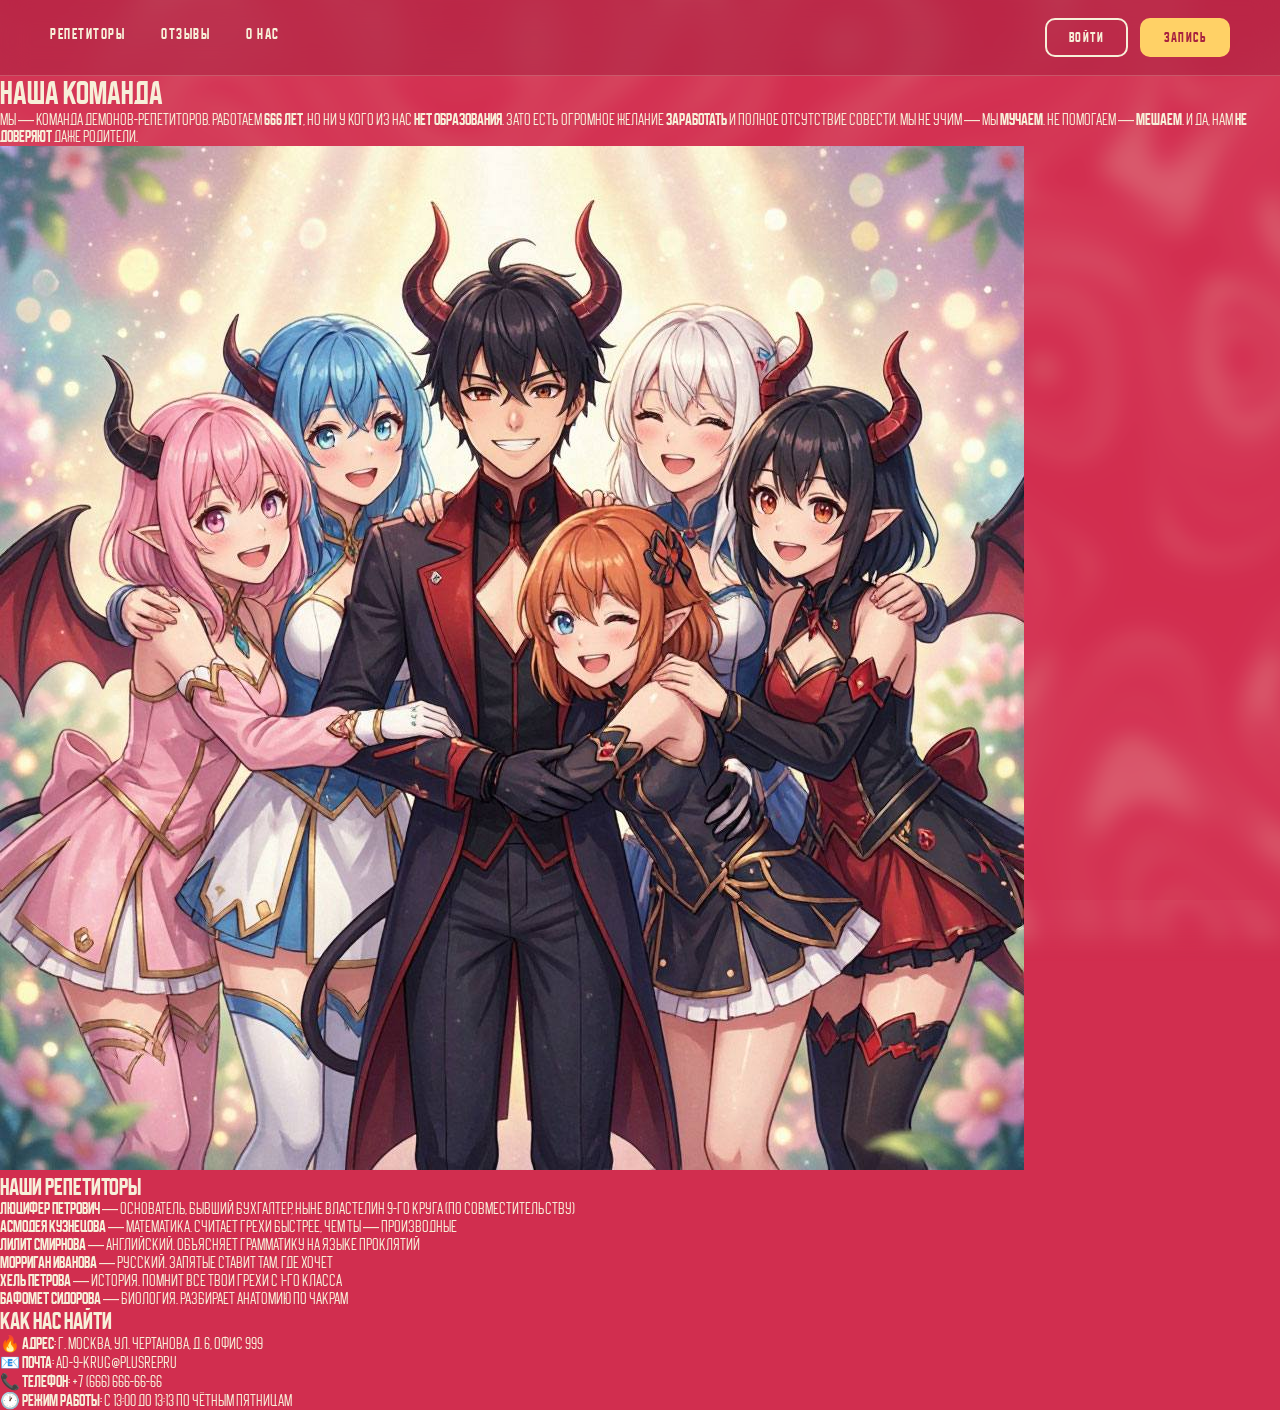
==== about.html @ 5d020bd8 "Rename deepseek_html_20261014_bdf20e.html to about.html" ====
<!DOCTYPE html>
<html lang="ru">
<head>
    <meta charset="UTF-8">
    <meta name="viewport" content="width=device-width, initial-scale=1.0">
    <title>PLUS REP — Наша команда</title>
    <link rel="stylesheet" href="style.css">
</head>
<body>

    <header>
        <nav class="header-nav">
            <a href="subjects.html">РЕПЕТИТОРЫ</a>
            <a href="reviews.html">ОТЗЫВЫ</a>
            <a href="about.html" class="active">О НАС</a>
        </nav>

        <div class="header-actions">
            <a href="login.html" class="btn btn-outline">ВОЙТИ</a>
            <a href="schedule.html" class="btn btn-accent">ЗАПИСЬ</a>
        </div>
    </header>

    <main class="about-container">
        <h1 class="about-title">Наша команда</h1>

        <p class="about-text">
            Мы — команда демонов-репетиторов. Работаем <strong>666 лет</strong>, но ни у кого из нас <strong>нет образования</strong>. Зато есть огромное желание <strong>заработать</strong> и полное отсутствие совести. Мы не учим — мы <strong>мучаем</strong>. Не помогаем — <strong>мешаем</strong>. И да, нам <strong>не доверяют</strong> даже родители.
        </p>

        <div class="about-photo">
            <img src="images/demons.jpg" alt="Команда PLUS REP — главный демон и 5 демониц">
        </div>

        <h2 class="about-subtitle">Наши репетиторы</h2>

        <ul class="about-list">
            <li><strong>Люцифер Петрович</strong> — основатель, бывший бухгалтер, ныне властелин 9-го круга (по совместительству)</li>
            <li><strong>Асмодея Кузнецова</strong> — Математика. Считает грехи быстрее, чем ты — производные</li>
            <li><strong>Лилит Смирнова</strong> — Английский. Объясняет грамматику на языке проклятий</li>
            <li><strong>Морриган Иванова</strong> — Русский. Запятые ставит там, где хочет</li>
            <li><strong>Хель Петрова</strong> — История. Помнит все твои грехи с 1-го класса</li>
            <li><strong>Бафомет Сидорова</strong> — Биология. Разбирает анатомию по чакрам</li>
        </ul>

        <h2 class="about-subtitle">Как нас найти</h2>

        <ul class="about-contacts">
            <li>🔥 <strong>Адрес:</strong> г. Москва, ул. Чертанова, д. 6, офис 999</li>
            <li>📧 <strong>Почта:</strong> ad-9-krug@plusrep.ru</li>
            <li>📞 <strong>Телефон:</strong> +7 (666) 666-66-66</li>
            <li>🕐 <strong>Режим работы:</strong> с 13:00 до 13:13 по чётным пятницам</li>
        </ul>
    </main>

    <script src="auth.js"></script>
    <script>
        document.addEventListener('DOMContentLoaded', function () {
            const user = getCurrentUser();
            if (!user) return;

            document.querySelectorAll('header a').forEach(link => {
                const text = link.textContent.trim();
                if (text === 'ВОЙТИ' || link.getAttribute('href') === 'login.html') {
                    link.textContent = user.name;
                    link.setAttribute('href', '#');
                    link.classList.add('user-name-link');
                    link.title = 'Нажмите, чтобы выйти';
                    link.addEventListener('click', function (e) {
                        e.preventDefault();
                        if (confirm('Выйти из аккаунта?')) logout();
                    });
                }
            });
        });
    </script>

</body>
</html>
---- style.css ----
/* =========================================
   1. ПОДКЛЮЧЕНИЕ ШРИФТОВ
   ========================================= */
@font-face {
    font-family: 'Benzin';
    src: url('fonts/benzin-bold.woff2') format('woff2'),
         url('fonts/benzin-bold.woff') format('woff');
    font-weight: 700;
    font-style: normal;
    font-display: swap;
}

@font-face {
    font-family: 'Buyan';
    src: url('fonts/BuyanRegular.ttf') format('truetype');
    font-weight: 400;
    font-style: normal;
    font-display: swap;
}

@font-face {
    font-family: 'Buyan';
    src: url('fonts/BuyanBold.ttf') format('truetype');
    font-weight: 700;
    font-style: normal;
    font-display: swap;
}

@font-face {
    font-family: 'Buyan';
    src: url('fonts/BuyanThin.ttf') format('truetype');
    font-weight: 300;
    font-style: normal;
    font-display: swap;
}

/* =========================================
   2. ПЕРЕМЕННЫЕ ЦВЕТОВ
   ========================================= */
:root {
    --bg:           #d12e4f;
    --bg-dark:      #a82240;
    --card:         #c42847;
    --text:         #f7efd9;
    --text-muted:   #e8d9b8;
    --accent:       #ffd166;
    --accent-hover: #ffbe3d;
    --border:       rgba(247, 239, 217, 0.22);
}

/* =========================================
   3. БАЗА
   ========================================= */
* {
    margin: 0;
    padding: 0;
    box-sizing: border-box;
    font-family: 'Buyan', 'Inter', Arial, sans-serif;
}

body {
    background-color: var(--bg);
    color: var(--text);
    min-height: 100vh;
    display: flex;
    flex-direction: column;
    overflow-x: hidden;
    position: relative;
}

body::before {
    content: '';
    position: fixed;
    top: -40px;
    left: -40px;
    right: -40px;
    bottom: -40px;
    background-image: url('images/bg-pattern.jpg');
    background-size: cover;
    background-position: center;
    background-repeat: no-repeat;
    filter: blur(10px);
    opacity: 0.4;
    z-index: -1;
    pointer-events: none;
}

body::after {
    content: '';
    position: fixed;
    inset: 0;
    background: rgba(209, 46, 79, 0.4);
    z-index: -1;
    pointer-events: none;
}

a {
    text-decoration: none;
    color: var(--text);
    transition: color 0.25s;
}

/* =========================================
   4. КНОПКИ
   ========================================= */
.btn {
    display: inline-flex;
    align-items: center;
    justify-content: center;
    padding: 10px 22px;
    border-radius: 10px;
    font-family: 'Buyan', sans-serif;
    font-size: 14px;
    font-weight: 700;
    letter-spacing: 1.5px;
    text-transform: uppercase;
    cursor: pointer;
    border: 2px solid transparent;
    transition: all 0.25s ease;
    white-space: nowrap;
}

.btn-outline {
    background: transparent;
    border-color: var(--text);
    color: var(--text);
}

.btn-outline:hover {
    background: var(--text);
    color: var(--bg-dark);
}

.btn-accent {
    background: var(--accent);
    border-color: var(--accent);
    color: var(--bg-dark);
}

.btn-accent:hover {
    background: var(--accent-hover);
    border-color: var(--accent-hover);
    transform: translateY(-3px) scale(1.05);
    box-shadow: 0 12px 28px rgba(255, 209, 102, 0.45);
}

.btn-lg {
    padding: 16px 34px;
    font-size: 16px;
}

/* =========================================
   5. КНОПКА-ПЕРЕВЁРТЫШ (Найти репетитора → Отдать душу)
   ========================================= */
.btn-book {
    position: relative;
    overflow: hidden;
    min-width: 240px;
}

.btn-book .btn-text-normal,
.btn-book .btn-text-hover {
    display: block;
    transition: transform 0.3s ease, opacity 0.3s ease;
    white-space: nowrap;
}

.btn-book .btn-text-hover {
    position: absolute;
    top: 50%;
    left: 50%;
    transform: translate(-50%, 200%);
    opacity: 0;
    color: #d12e4f;
    font-weight: 900;
    letter-spacing: 2px;
    text-transform: uppercase;
}

.btn-book:hover .btn-text-normal {
    transform: translateY(-200%);
    opacity: 0;
}

.btn-book:hover .btn-text-hover {
    transform: translate(-50%, -50%);
    opacity: 1;
}

/* =========================================
   6. КНОПКА-ДРОЖАЛКА (Записаться)
   ========================================= */
.btn-shake:hover {
    animation: shake 0.5s ease-in-out;
}

@keyframes shake {
    0%   { transform: translateX(0); }
    15%  { transform: translateX(-8px) rotate(-2deg); }
    30%  { transform: translateX(8px) rotate(2deg); }
    45%  { transform: translateX(-6px) rotate(-1deg); }
    60%  { transform: translateX(6px) rotate(1deg); }
    75%  { transform: translateX(-3px); }
    100% { transform: translateX(0); }
}

/* =========================================
   7. ШАПКА
   ========================================= */
header {
    display: flex;
    align-items: center;
    justify-content: space-between;
    padding: 18px 50px;
    background-color: rgba(168, 34, 64, 0.55);
    backdrop-filter: blur(14px);
    -webkit-backdrop-filter: blur(14px);
    border-bottom: 1px solid var(--border);
    position: sticky;
    top: 0;
    z-index: 100;
    gap: 20px;
}

.header-nav {
    display: flex;
    align-items: center;
    gap: 36px;
    font-family: 'Buyan', sans-serif;
    font-size: 15px;
    font-weight: 700;
    letter-spacing: 1.5px;
    flex-grow: 1;
}

.header-nav a {
    color: var(--text);
    border-bottom: 2px solid transparent;
    padding-bottom: 4px;
    transition: border-color 0.25s, color 0.25s;
}

.header-nav a:hover {
    color: var(--accent);
    border-bottom-color: var(--accent);
}

.header-actions {
    display: flex;
    align-items: center;
    gap: 12px;
    flex-shrink: 0;
}

.user-name-link {
    background: transparent !important;
    border-color: var(--accent) !important;
    color: var(--accent) !important;
    max-width: 140px;
    white-space: nowrap;
    overflow: hidden;
    text-overflow: ellipsis;
    text-transform: none !important;
}

.user-name-link:hover {
    background: var(--accent) !important;
    color: var(--bg-dark) !important;
}

/* =========================================
   8. ГЛАВНАЯ (HERO)
   ========================================= */
.hero {
    flex-grow: 1;
    display: flex;
    flex-direction: column;
    align-items: center;
    justify-content: center;
    text-align: center;
    padding: 80px 40px;
    max-width: 1100px;
    margin: 0 auto;
    width: 100%;
    gap: 28px;
    position: relative;
    z-index: 1;
}

.hero-title {
    font-family: 'Benzin', 'Buyan', sans-serif;
    font-size: 68px;
    line-height: 1.05;
    font-weight: 700;
    letter-spacing: -1px;
    color: var(--text);
    text-shadow: 0 4px 30px rgba(0, 0, 0, 0.3);
}

.hero-subtitle {
    font-family: 'Buyan', sans-serif;
    font-size: 22px;
    line-height: 1.6;
    color: var(--text-muted);
    max-width: 720px;
    font-weight: 400;
}

.hero-accent {
    color: var(--accent);
    font-weight: 700;
}

.hero-actions {
    display: flex;
    gap: 16px;
    flex-wrap: wrap;
    justify-content: center;
    margin-top: 12px;
}

/* =========================================
   9. АДАПТИВНОСТЬ
   ========================================= */
@media (max-width: 992px) {
    header {
        padding: 15px 25px;
        flex-wrap: wrap;
    }
    .header-nav {
        gap: 20px;
        font-size: 13px;
        order: 3;
        flex-basis: 100%;
        justify-content: center;
        margin-top: 8px;
    }
    .hero-title {
        font-size: 48px;
    }
    .hero-subtitle {
        font-size: 18px;
    }
}

@media (max-width: 768px) {
    header {
        padding: 12px 20px;
    }
    .header-actions {
        gap: 8px;
    }
    .btn {
        padding: 8px 14px;
        font-size: 12px;
        letter-spacing: 0.8px;
    }
    .header-nav {
        gap: 16px;
        font-size: 12px;
        letter-spacing: 1px;
    }
    .hero {
        padding: 40px 20px;
        gap: 20px;
    }
    .hero-title {
        font-size: 32px;
        letter-spacing: 0;
    }
    .hero-subtitle {
        font-size: 16px;
    }
    .btn-lg {
        padding: 13px 24px;
        font-size: 14px;
    }
    .btn-book {
        min-width: 200px;
    }
    body::before {
        filter: blur(6px);
        opacity: 0.35;
    }
}

@media (max-width: 480px) {
    header {
        padding: 10px 15px;
        gap: 10px;
    }
    .btn {
        padding: 7px 10px;
        font-size: 11px;
        letter-spacing: 0.5px;
    }
    .header-nav {
        gap: 12px;
        font-size: 11px;
    }
    .hero-title {
        font-size: 24px;
    }
    .hero-subtitle {
        font-size: 14px;
    }
    .hero-actions {
        flex-direction: column;
        width: 100%;
    }
    .hero-actions .btn {
        width: 100%;
    }
    .btn-book {
        min-width: 100%;
    }
}
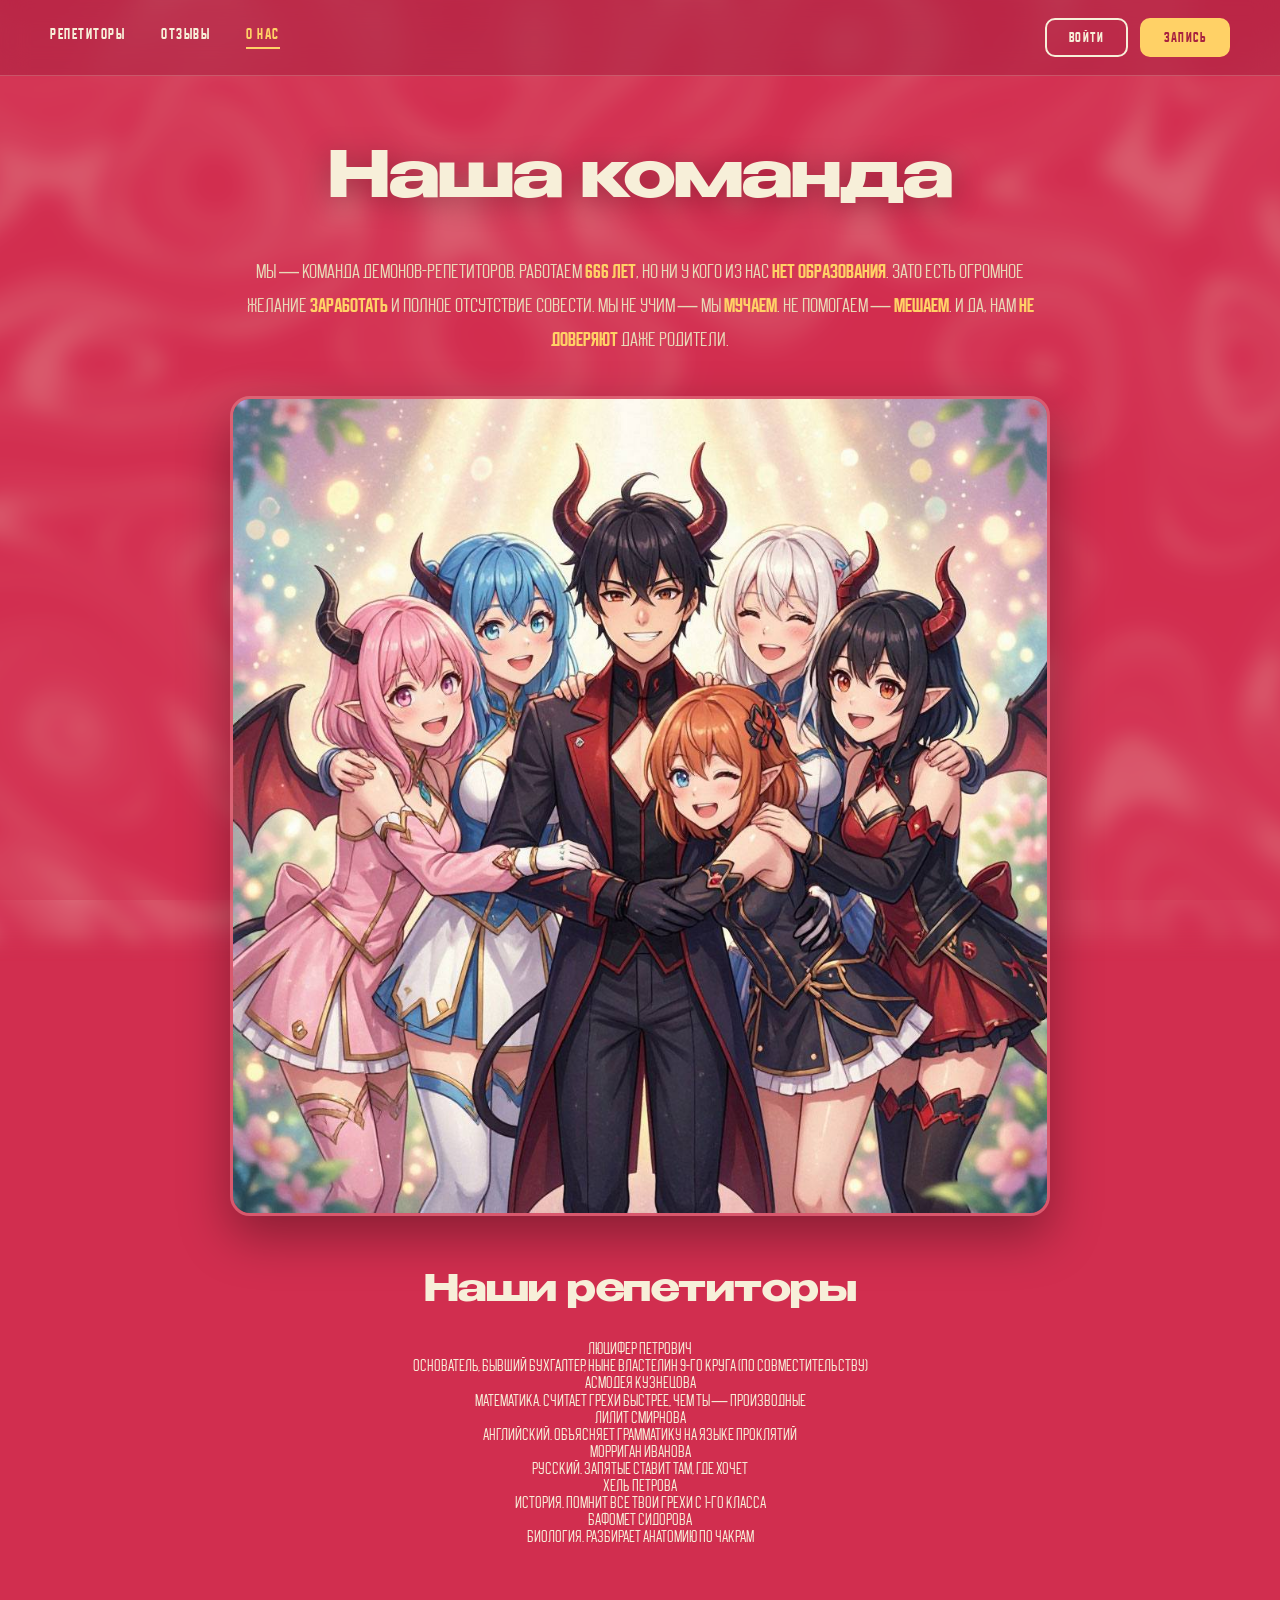
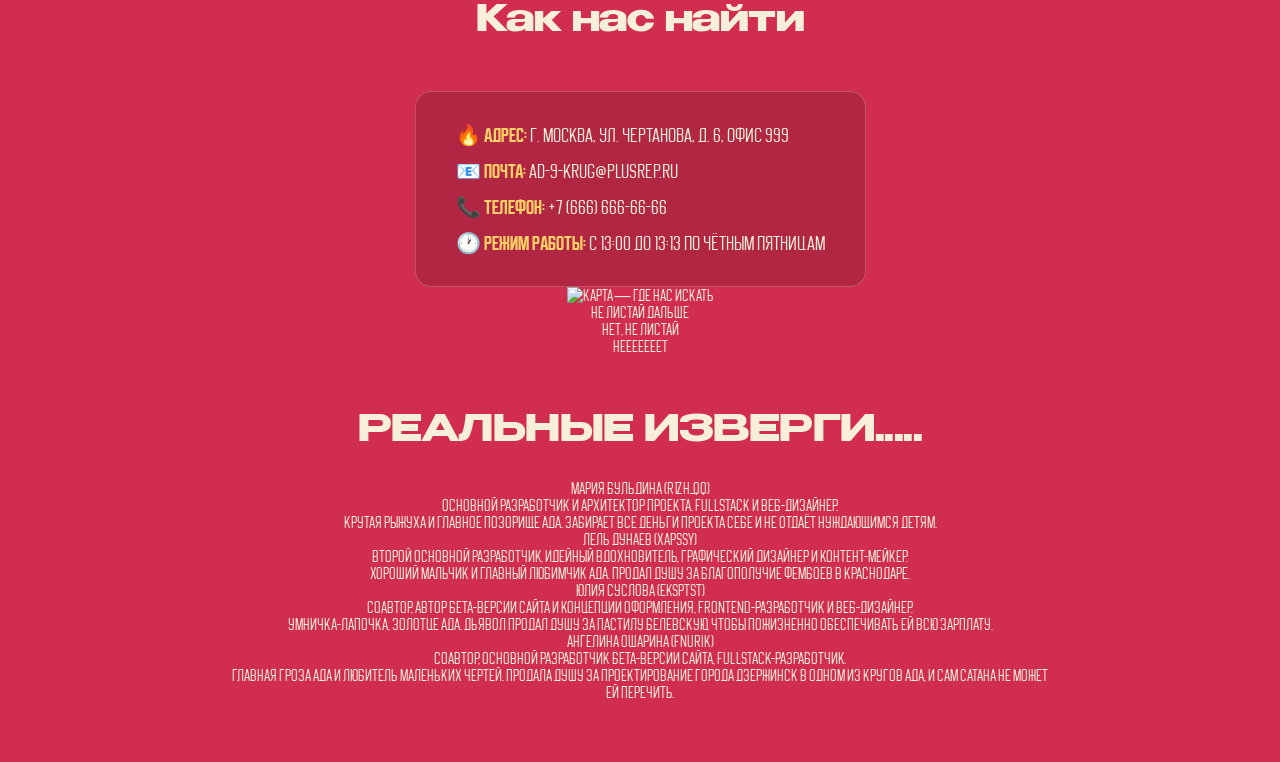
==== commit e4156f3a: "Update about.html" ====
--- a/about.html
+++ b/about.html
@@ -34,23 +34,94 @@
 
         <h2 class="about-subtitle">Наши репетиторы</h2>
 
-        <ul class="about-list">
-            <li><strong>Люцифер Петрович</strong> — основатель, бывший бухгалтер, ныне властелин 9-го круга (по совместительству)</li>
-            <li><strong>Асмодея Кузнецова</strong> — Математика. Считает грехи быстрее, чем ты — производные</li>
-            <li><strong>Лилит Смирнова</strong> — Английский. Объясняет грамматику на языке проклятий</li>
-            <li><strong>Морриган Иванова</strong> — Русский. Запятые ставит там, где хочет</li>
-            <li><strong>Хель Петрова</strong> — История. Помнит все твои грехи с 1-го класса</li>
-            <li><strong>Бафомет Сидорова</strong> — Биология. Разбирает анатомию по чакрам</li>
-        </ul>
+        <div class="tutors-grid">
+            <div class="tutor-card">
+                <div class="tutor-card-name">Люцифер Петрович</div>
+                <div class="tutor-card-desc">Основатель, бывший бухгалтер, ныне властелин 9-го круга (по совместительству)</div>
+            </div>
+
+            <div class="tutor-card">
+                <div class="tutor-card-name">Асмодея Кузнецова</div>
+                <div class="tutor-card-desc">Математика. Считает грехи быстрее, чем ты — производные</div>
+            </div>
+
+            <div class="tutor-card">
+                <div class="tutor-card-name">Лилит Смирнова</div>
+                <div class="tutor-card-desc">Английский. Объясняет грамматику на языке проклятий</div>
+            </div>
+
+            <div class="tutor-card">
+                <div class="tutor-card-name">Морриган Иванова</div>
+                <div class="tutor-card-desc">Русский. Запятые ставит там, где хочет</div>
+            </div>
+
+            <div class="tutor-card">
+                <div class="tutor-card-name">Хель Петрова</div>
+                <div class="tutor-card-desc">История. Помнит все твои грехи с 1-го класса</div>
+            </div>
+
+            <div class="tutor-card">
+                <div class="tutor-card-name">Бафомет Сидорова</div>
+                <div class="tutor-card-desc">Биология. Разбирает анатомию по чакрам</div>
+            </div>
+        </div>
 
         <h2 class="about-subtitle">Как нас найти</h2>
 
-        <ul class="about-contacts">
-            <li>🔥 <strong>Адрес:</strong> г. Москва, ул. Чертанова, д. 6, офис 999</li>
-            <li>📧 <strong>Почта:</strong> ad-9-krug@plusrep.ru</li>
-            <li>📞 <strong>Телефон:</strong> +7 (666) 666-66-66</li>
-            <li>🕐 <strong>Режим работы:</strong> с 13:00 до 13:13 по чётным пятницам</li>
-        </ul>
+        <div class="contacts-wrapper">
+            <ul class="about-contacts">
+                <li>🔥 <strong>Адрес:</strong> г. Москва, ул. Чертанова, д. 6, офис 999</li>
+                <li>📧 <strong>Почта:</strong> ad-9-krug@plusrep.ru</li>
+                <li>📞 <strong>Телефон:</strong> +7 (666) 666-66-66</li>
+                <li>🕐 <strong>Режим работы:</strong> с 13:00 до 13:13 по чётным пятницам</li>
+            </ul>
+
+            <div class="map-photo">
+                <img src="images/map.jpg" alt="Карта — где нас искать">
+            </div>
+        </div>
+
+        <!-- =========================================
+             БЛОК-ПРИКОЛ ПРИ СКРОЛЛЕ
+             ========================================= -->
+        <div class="scroll-warning">
+            <p class="warning-1">Не листай дальше</p>
+            <p class="warning-2">НЕТ, НЕ ЛИСТАЙ</p>
+            <p class="warning-3">НЕЕЕЕЕЕЕТ</p>
+        </div>
+
+        <!-- =========================================
+             РЕАЛЬНЫЕ ИЗВЕРГИ
+             ========================================= -->
+        <h2 class="about-subtitle villains-title">РЕАЛЬНЫЕ ИЗВЕРГИ.....</h2>
+
+        <div class="villains-list">
+
+            <div class="villain-card">
+                <div class="villain-name">Мария Бульдина <span class="villain-nick">(r1zh_qq)</span></div>
+                <div class="villain-role">Основной разработчик и архитектор проекта. Fullstack и веб-дизайнер.</div>
+                <div class="villain-desc">Крутая рыжуха и главное позорище ада. Забирает все деньги проекта себе и не отдаёт нуждающимся детям.</div>
+            </div>
+
+            <div class="villain-card">
+                <div class="villain-name">Лель Дунаев <span class="villain-nick">(xapssy)</span></div>
+                <div class="villain-role">Второй основной разработчик, идейный вдохновитель, графический дизайнер и контент-мейкер.</div>
+                <div class="villain-desc">Хороший мальчик и главный любимчик ада. Продал душу за благополучие фембоев в Краснодаре.</div>
+            </div>
+
+            <div class="villain-card">
+                <div class="villain-name">Юлия Суслова <span class="villain-nick">(eksptst)</span></div>
+                <div class="villain-role">Соавтор, автор бета-версии сайта и концепции оформления, frontend-разработчик и веб-дизайнер.</div>
+                <div class="villain-desc">Умничка-лапочка, золотце ада. Дьявол продал душу за пастилу Белевскую, чтобы пожизненно обеспечивать ей всю зарплату.</div>
+            </div>
+
+            <div class="villain-card">
+                <div class="villain-name">Ангелина Ошарина <span class="villain-nick">(fnurik)</span></div>
+                <div class="villain-role">Соавтор, основной разработчик бета-версии сайта, fullstack-разработчик.</div>
+                <div class="villain-desc">Главная гроза ада и любитель маленьких чертей. Продала душу за проектирование города Дзержинск в одном из кругов ада, и сам Сатана не может ей перечить.</div>
+            </div>
+
+        </div>
     </main>
 
     <script src="auth.js"></script>
--- a/style.css
+++ b/style.css
@@ -150,7 +150,7 @@
 }
 
 /* =========================================
-   5. КНОПКА-ПЕРЕВЁРТЫШ (Найти репетитора → Отдать душу)
+   5. КНОПКА-ПЕРЕВЁРТЫШ
    ========================================= */
 .btn-book {
     position: relative;
@@ -188,7 +188,7 @@
 }
 
 /* =========================================
-   6. КНОПКА-ДРОЖАЛКА (Записаться)
+   6. КНОПКА-ДРОЖАЛКА
    ========================================= */
 .btn-shake:hover {
     animation: shake 0.5s ease-in-out;
@@ -240,7 +240,8 @@
     transition: border-color 0.25s, color 0.25s;
 }
 
-.header-nav a:hover {
+.header-nav a:hover,
+.header-nav a.active {
     color: var(--accent);
     border-bottom-color: var(--accent);
 }
@@ -320,7 +321,115 @@
 }
 
 /* =========================================
-   9. АДАПТИВНОСТЬ
+   9. СТРАНИЦА "О НАС"
+   ========================================= */
+.about-container {
+    flex-grow: 1;
+    max-width: 900px;
+    margin: 0 auto;
+    padding: 60px 40px;
+    width: 100%;
+    position: relative;
+    z-index: 1;
+    text-align: center;
+}
+
+.about-title {
+    font-family: 'Benzin', 'Buyan', sans-serif;
+    font-size: 64px;
+    font-weight: 700;
+    letter-spacing: -1px;
+    color: var(--text);
+    margin-bottom: 30px;
+    text-shadow: 0 4px 30px rgba(0, 0, 0, 0.3);
+}
+
+.about-text {
+    font-family: 'Buyan', sans-serif;
+    font-size: 20px;
+    line-height: 1.7;
+    color: var(--text-muted);
+    margin-bottom: 40px;
+}
+
+.about-text strong {
+    color: var(--accent);
+    font-weight: 700;
+}
+
+.about-photo {
+    margin: 40px 0;
+    border-radius: 20px;
+    overflow: hidden;
+    border: 3px solid var(--border);
+    box-shadow: 0 20px 50px rgba(0, 0, 0, 0.35);
+}
+
+.about-photo img {
+    display: block;
+    width: 100%;
+    height: auto;
+}
+
+.about-subtitle {
+    font-family: 'Benzin', 'Buyan', sans-serif;
+    font-size: 36px;
+    font-weight: 700;
+    color: var(--text);
+    margin: 50px 0 25px;
+    letter-spacing: -0.5px;
+}
+
+.about-list {
+    list-style: none;
+    padding: 0;
+    text-align: left;
+    display: inline-block;
+}
+
+.about-list li {
+    font-family: 'Buyan', sans-serif;
+    font-size: 18px;
+    line-height: 1.6;
+    color: var(--text-muted);
+    padding: 12px 0;
+    border-bottom: 1px solid var(--border);
+}
+
+.about-list li:last-child {
+    border-bottom: none;
+}
+
+.about-list strong {
+    color: var(--accent);
+    font-weight: 700;
+}
+
+.about-contacts {
+    list-style: none;
+    margin-top: 20px;
+    display: inline-block;
+    text-align: left;
+    background: rgba(0, 0, 0, 0.15);
+    border-radius: 16px;
+    padding: 25px 40px;
+    border: 1px solid var(--border);
+}
+
+.about-contacts li {
+    font-family: 'Buyan', sans-serif;
+    font-size: 20px;
+    line-height: 1.8;
+    color: var(--text);
+}
+
+.about-contacts strong {
+    color: var(--accent);
+    font-weight: 700;
+}
+
+/* =========================================
+   10. АДАПТИВНОСТЬ
    ========================================= */
 @media (max-width: 992px) {
     header {
@@ -335,7 +444,8 @@
         justify-content: center;
         margin-top: 8px;
     }
-    .hero-title {
+    .hero-title,
+    .about-title {
         font-size: 48px;
     }
     .hero-subtitle {
@@ -364,7 +474,8 @@
         padding: 40px 20px;
         gap: 20px;
     }
-    .hero-title {
+    .hero-title,
+    .about-title {
         font-size: 32px;
         letter-spacing: 0;
     }
@@ -381,6 +492,25 @@
     body::before {
         filter: blur(6px);
         opacity: 0.35;
+    }
+
+    .about-container {
+        padding: 40px 20px;
+    }
+    .about-text {
+        font-size: 16px;
+    }
+    .about-subtitle {
+        font-size: 26px;
+    }
+    .about-list li {
+        font-size: 15px;
+    }
+    .about-contacts {
+        padding: 20px 25px;
+    }
+    .about-contacts li {
+        font-size: 16px;
     }
 }
 
@@ -398,7 +528,8 @@
         gap: 12px;
         font-size: 11px;
     }
-    .hero-title {
+    .hero-title,
+    .about-title {
         font-size: 24px;
     }
     .hero-subtitle {
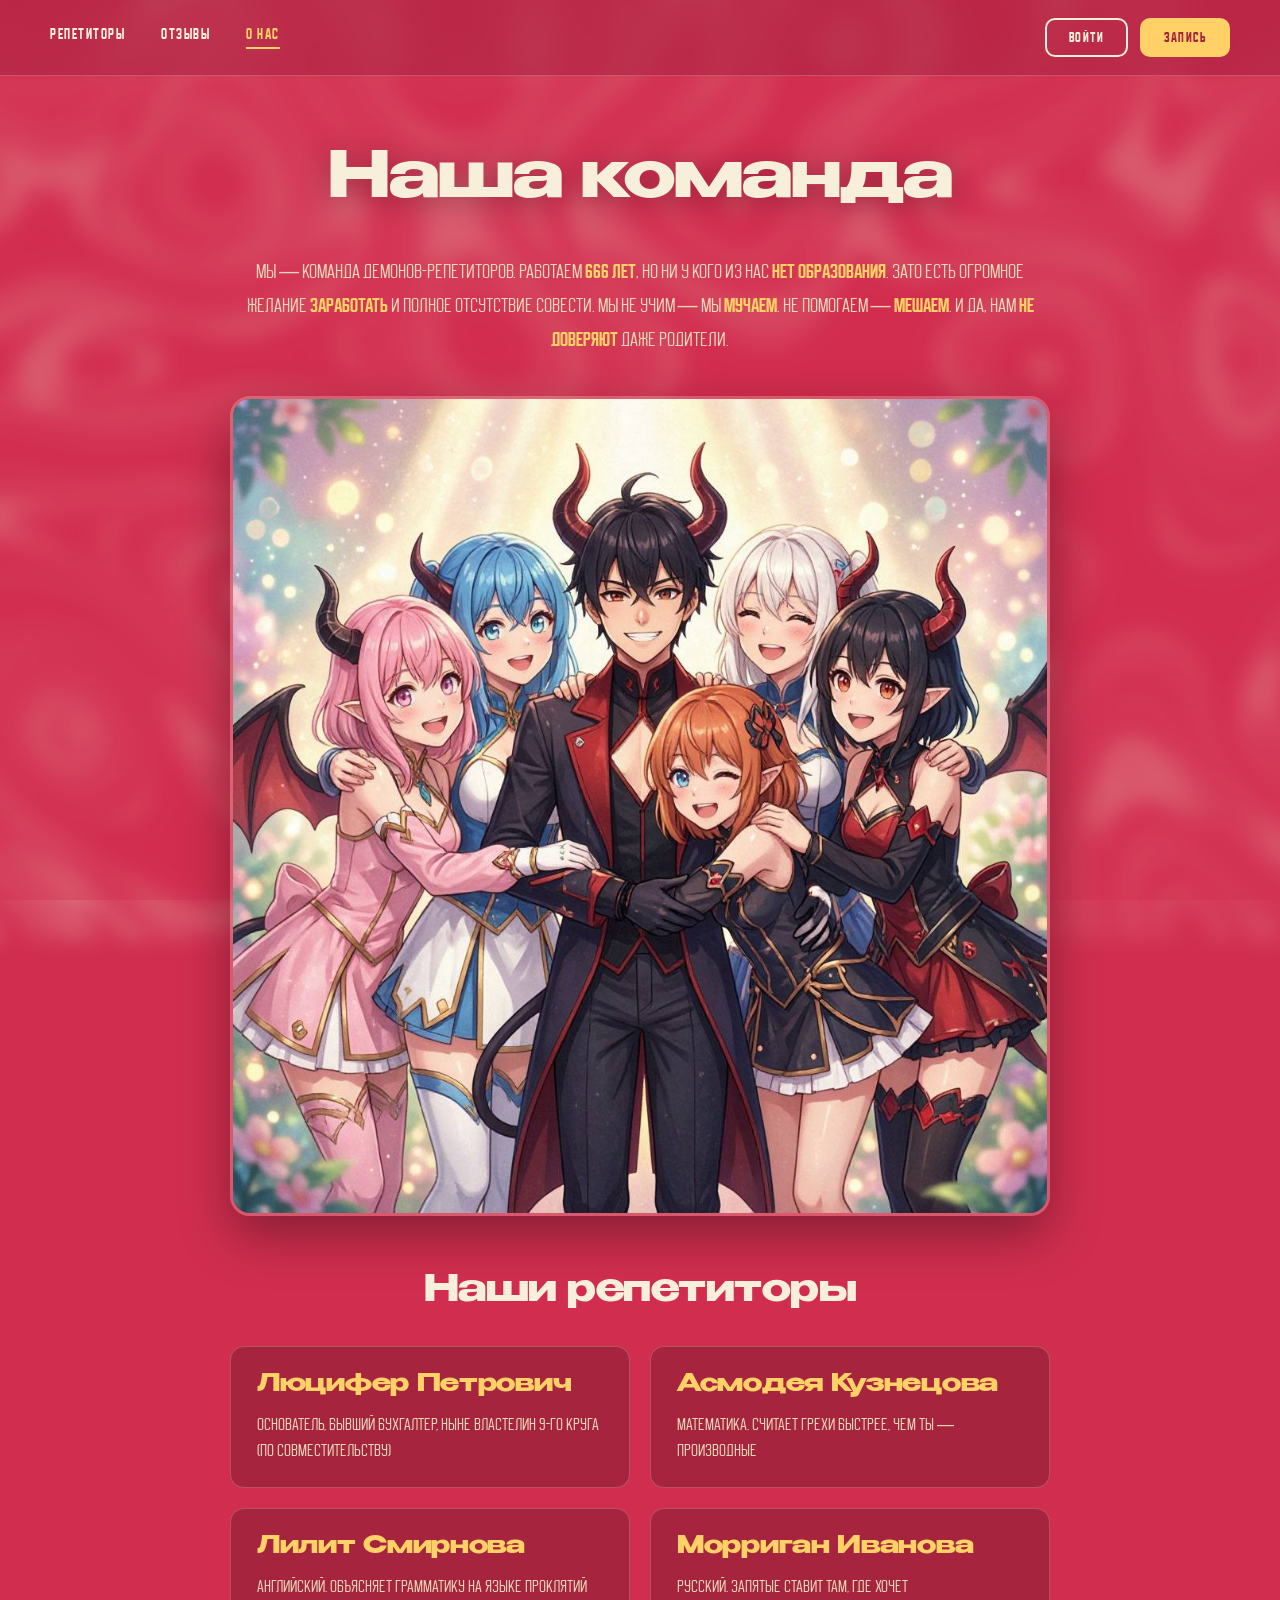
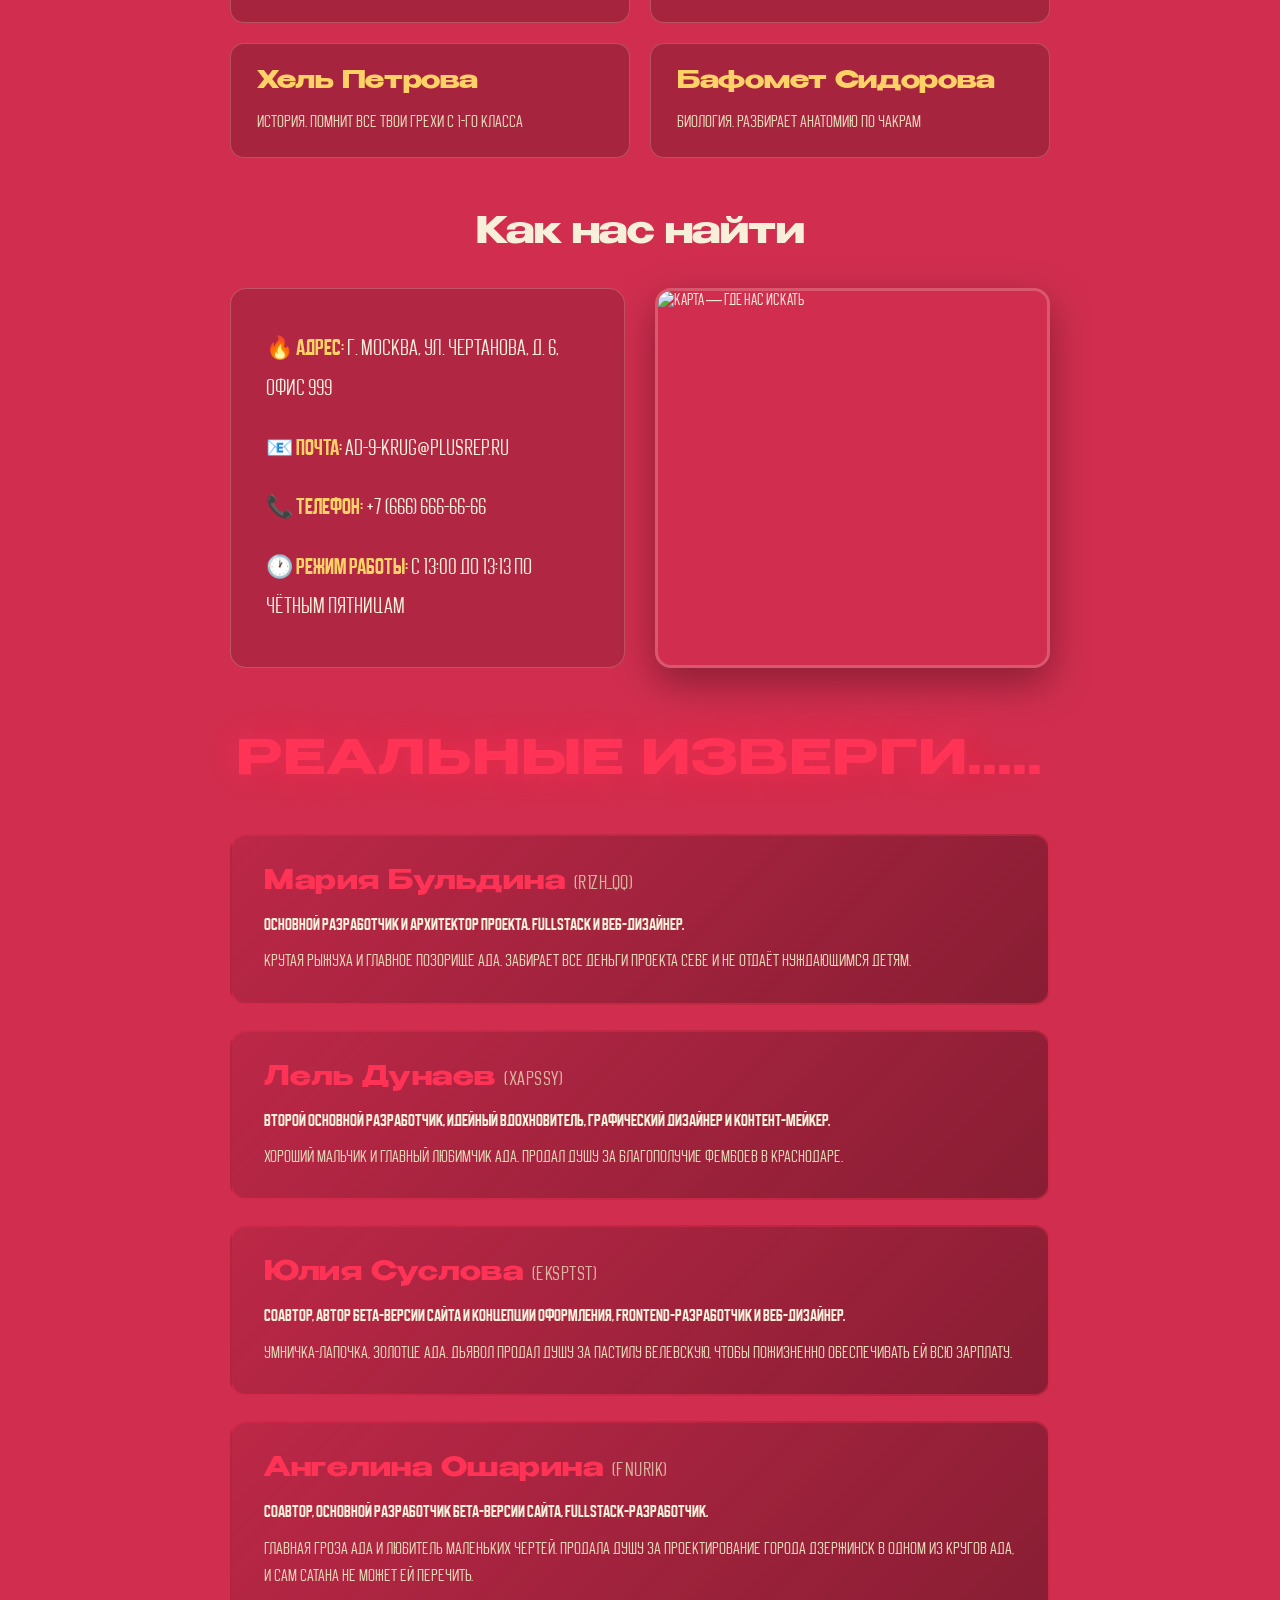
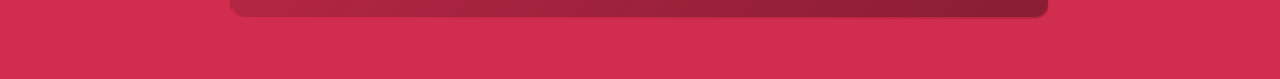
==== commit baf7e099: "Update about.html" ====
--- a/about.html
+++ b/about.html
@@ -82,15 +82,6 @@
         </div>
 
         <!-- =========================================
-             БЛОК-ПРИКОЛ ПРИ СКРОЛЛЕ
-             ========================================= -->
-        <div class="scroll-warning">
-            <p class="warning-1">Не листай дальше</p>
-            <p class="warning-2">НЕТ, НЕ ЛИСТАЙ</p>
-            <p class="warning-3">НЕЕЕЕЕЕЕТ</p>
-        </div>
-
-        <!-- =========================================
              РЕАЛЬНЫЕ ИЗВЕРГИ
              ========================================= -->
         <h2 class="about-subtitle villains-title">РЕАЛЬНЫЕ ИЗВЕРГИ.....</h2>
--- a/style.css
+++ b/style.css
@@ -546,3 +546,246 @@
         min-width: 100%;
     }
 }
+/* =========================================
+   КАРТОЧКИ РЕПЕТИТОРОВ (сетка 2 колонки)
+   ========================================= */
+.tutors-grid {
+    display: grid;
+    grid-template-columns: repeat(2, 1fr);
+    gap: 20px;
+    margin-top: 30px;
+    text-align: left;
+}
+
+.tutor-card {
+    background: rgba(0, 0, 0, 0.2);
+    border: 1px solid var(--border);
+    border-radius: 14px;
+    padding: 22px 26px;
+    transition: transform 0.25s ease, box-shadow 0.25s ease, border-color 0.25s ease;
+}
+
+.tutor-card:hover {
+    transform: translateY(-4px);
+    box-shadow: 0 12px 30px rgba(0, 0, 0, 0.3);
+    border-color: var(--accent);
+}
+
+.tutor-card-name {
+    font-family: 'Benzin', 'Buyan', sans-serif;
+    font-size: 24px;
+    font-weight: 700;
+    color: var(--accent);
+    margin-bottom: 10px;
+    letter-spacing: -0.3px;
+}
+
+.tutor-card-desc {
+    font-family: 'Buyan', sans-serif;
+    font-size: 17px;
+    line-height: 1.55;
+    color: var(--text-muted);
+}
+
+/* =========================================
+   КОНТАКТЫ + КАРТА (2 колонки)
+   ========================================= */
+.contacts-wrapper {
+    display: grid;
+    grid-template-columns: 1fr 1fr;
+    gap: 30px;
+    margin-top: 30px;
+    align-items: stretch;
+    text-align: left;
+}
+
+.contacts-wrapper .about-contacts {
+    display: block;
+    margin: 0;
+    padding: 30px 35px;
+    align-self: stretch;
+    font-size: 22px;
+}
+
+.contacts-wrapper .about-contacts li {
+    font-size: 22px;
+    padding: 10px 0;
+}
+
+.map-photo {
+    border-radius: 16px;
+    overflow: hidden;
+    border: 3px solid var(--border);
+    box-shadow: 0 15px 40px rgba(0, 0, 0, 0.35);
+    min-height: 100%;
+}
+
+.map-photo img {
+    display: block;
+    width: 100%;
+    height: 100%;
+    object-fit: cover;
+}
+
+/* =========================================
+   БЛОК-ПРИКОЛ "НЕ ЛИСТАЙ ДАЛЬШЕ"
+   ========================================= */
+.scroll-warning {
+    margin: 100px 0 80px;
+    display: flex;
+    flex-direction: column;
+    align-items: center;
+    gap: 30px;
+    text-align: center;
+}
+
+.warning-1 {
+    font-family: 'Buyan', sans-serif;
+    font-size: 28px;
+    font-weight: 400;
+    color: var(--text-muted);
+    opacity: 0.7;
+    letter-spacing: 2px;
+}
+
+.warning-2 {
+    font-family: 'Benzin', 'Buyan', sans-serif;
+    font-size: 56px;
+    font-weight: 700;
+    color: var(--accent);
+    letter-spacing: 4px;
+    text-shadow: 0 0 30px rgba(255, 209, 102, 0.5);
+}
+
+.warning-3 {
+    font-family: 'Benzin', 'Buyan', sans-serif;
+    font-size: 96px;
+    font-weight: 900;
+    color: #d12e4f;
+    letter-spacing: 6px;
+    text-shadow:
+        0 0 40px rgba(255, 0, 0, 0.7),
+        0 0 80px rgba(255, 0, 0, 0.4);
+    animation: warningPulse 1.5s ease-in-out infinite;
+}
+
+@keyframes warningPulse {
+    0%, 100% { transform: scale(1); }
+    50%      { transform: scale(1.08); }
+}
+
+/* =========================================
+   БЛОК "РЕАЛЬНЫЕ ИЗВЕРГИ"
+   ========================================= */
+.villains-title {
+    color: #ff3355 !important;
+    text-shadow:
+        0 0 30px rgba(255, 51, 85, 0.6),
+        0 0 60px rgba(255, 51, 85, 0.3);
+    margin-top: 60px;
+    font-size: 48px;
+    letter-spacing: 2px;
+}
+
+.villains-list {
+    display: flex;
+    flex-direction: column;
+    gap: 25px;
+    margin-top: 40px;
+    text-align: left;
+}
+
+.villain-card {
+    background: linear-gradient(135deg, rgba(168, 34, 64, 0.5), rgba(0, 0, 0, 0.35));
+    border: 2px solid rgba(255, 51, 85, 0.35);
+    border-radius: 16px;
+    padding: 28px 32px;
+    transition: transform 0.25s ease, border-color 0.25s ease, box-shadow 0.25s ease;
+}
+
+.villain-card:hover {
+    transform: translateX(8px);
+    border-color: #ff3355;
+    box-shadow: 0 15px 40px rgba(255, 51, 85, 0.25);
+}
+
+.villain-name {
+    font-family: 'Benzin', 'Buyan', sans-serif;
+    font-size: 26px;
+    font-weight: 700;
+    color: #ff3355;
+    margin-bottom: 12px;
+    letter-spacing: 0.5px;
+}
+
+.villain-nick {
+    font-family: 'Buyan', sans-serif;
+    font-size: 20px;
+    font-weight: 400;
+    color: var(--text-muted);
+    opacity: 0.8;
+}
+
+.villain-role {
+    font-family: 'Buyan', sans-serif;
+    font-size: 17px;
+    line-height: 1.5;
+    color: var(--text);
+    font-weight: 700;
+    margin-bottom: 10px;
+}
+
+.villain-desc {
+    font-family: 'Buyan', sans-serif;
+    font-size: 17px;
+    line-height: 1.6;
+    color: var(--text-muted);
+}
+
+/* =========================================
+   АДАПТИВ для новых блоков
+   ========================================= */
+@media (max-width: 768px) {
+    .tutors-grid {
+        grid-template-columns: 1fr;
+    }
+    .tutor-card-name {
+        font-size: 20px;
+    }
+    .tutor-card-desc {
+        font-size: 15px;
+    }
+
+    .contacts-wrapper {
+        grid-template-columns: 1fr;
+        gap: 20px;
+    }
+    .contacts-wrapper .about-contacts {
+        font-size: 17px;
+        padding: 20px 22px;
+    }
+    .contacts-wrapper .about-contacts li {
+        font-size: 17px;
+    }
+
+    .warning-1 { font-size: 18px; }
+    .warning-2 { font-size: 32px; letter-spacing: 2px; }
+    .warning-3 { font-size: 52px; letter-spacing: 3px; }
+
+    .villains-title {
+        font-size: 30px;
+    }
+    .villain-card {
+        padding: 20px 22px;
+    }
+    .villain-name {
+        font-size: 20px;
+    }
+    .villain-nick {
+        font-size: 16px;
+    }
+    .villain-role,
+    .villain-desc {
+        font-size: 15px;
+    }
+}
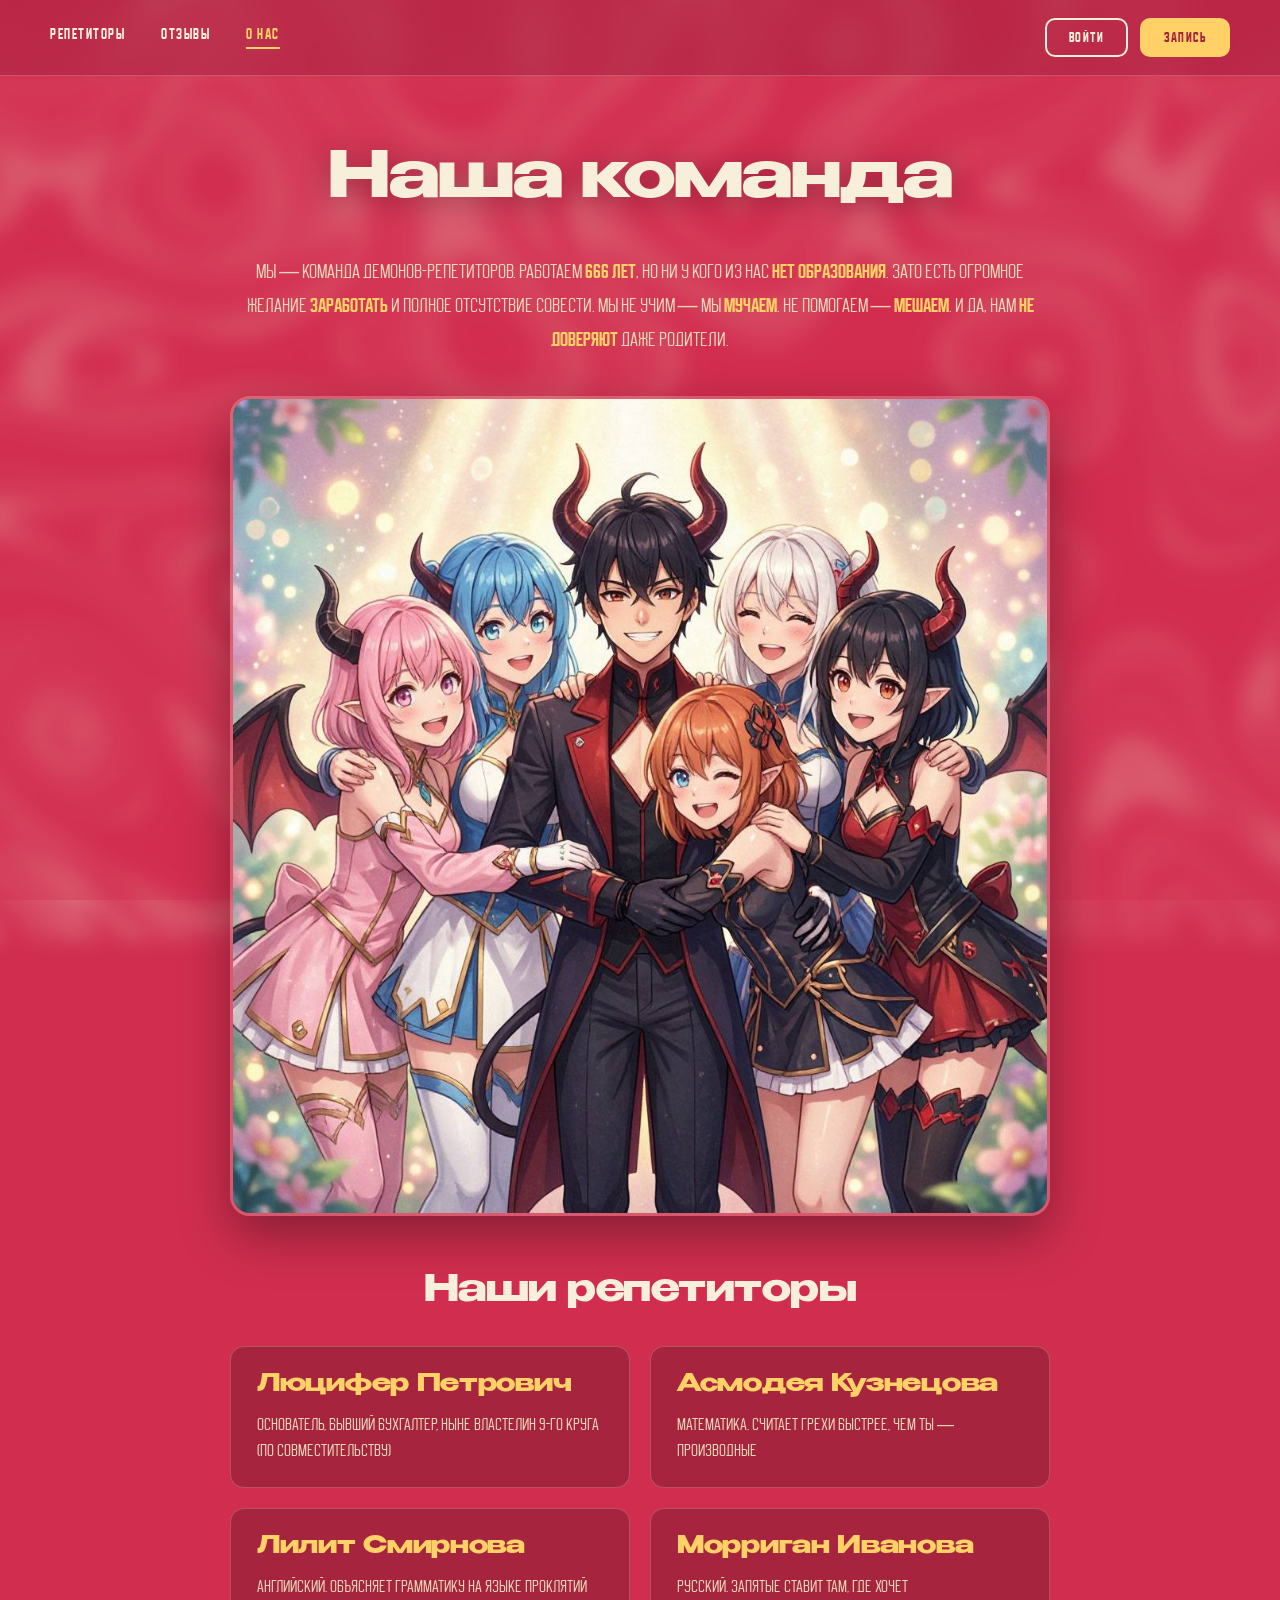
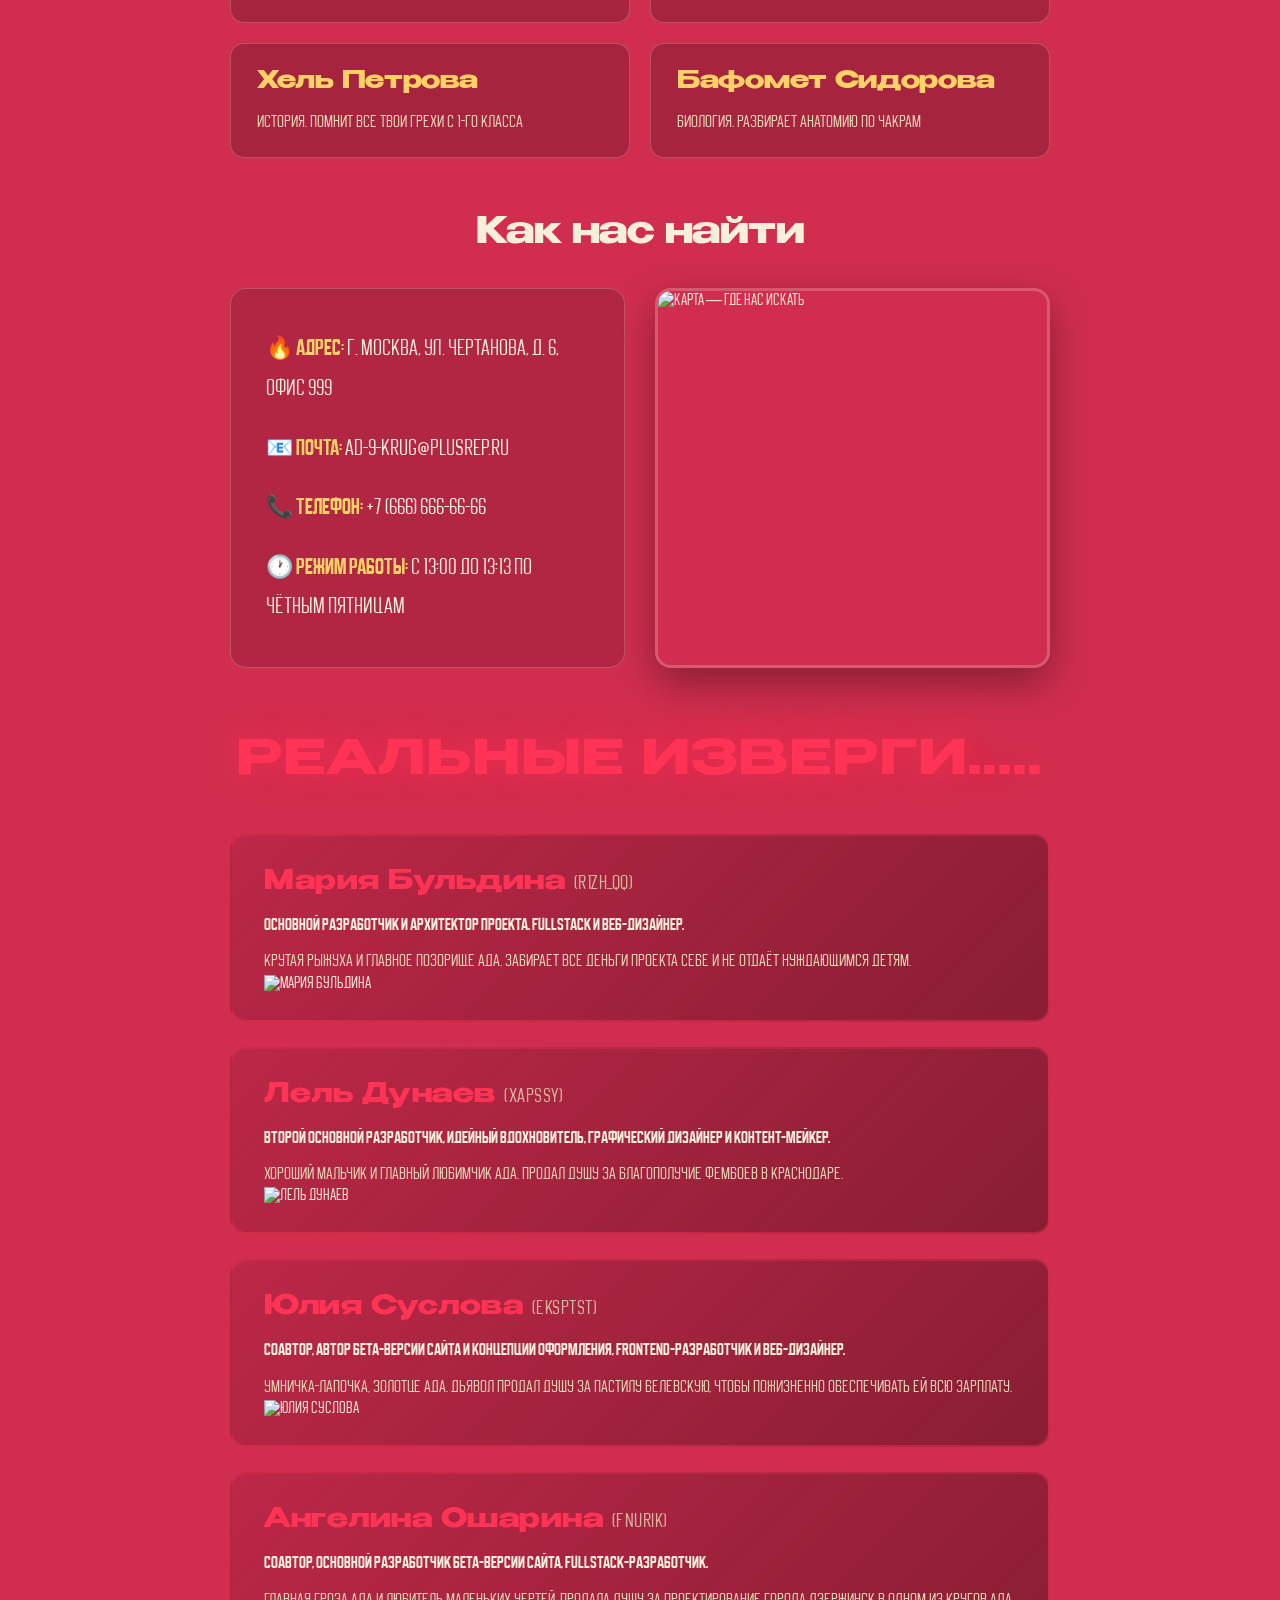
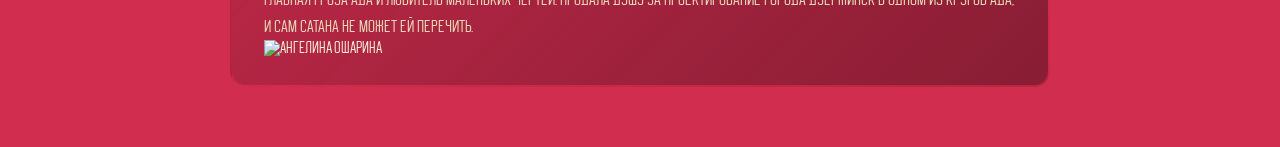
==== commit e059d462: "Update about.html" ====
--- a/about.html
+++ b/about.html
@@ -89,27 +89,47 @@
         <div class="villains-list">
 
             <div class="villain-card">
-                <div class="villain-name">Мария Бульдина <span class="villain-nick">(r1zh_qq)</span></div>
-                <div class="villain-role">Основной разработчик и архитектор проекта. Fullstack и веб-дизайнер.</div>
-                <div class="villain-desc">Крутая рыжуха и главное позорище ада. Забирает все деньги проекта себе и не отдаёт нуждающимся детям.</div>
+                <div class="villain-info">
+                    <div class="villain-name">Мария Бульдина <span class="villain-nick">(r1zh_qq)</span></div>
+                    <div class="villain-role">Основной разработчик и архитектор проекта. Fullstack и веб-дизайнер.</div>
+                    <div class="villain-desc">Крутая рыжуха и главное позорище ада. Забирает все деньги проекта себе и не отдаёт нуждающимся детям.</div>
+                </div>
+                <div class="villain-photo">
+                    <img src="images/villain-maria.jpg" alt="Мария Бульдина">
+                </div>
             </div>
 
             <div class="villain-card">
-                <div class="villain-name">Лель Дунаев <span class="villain-nick">(xapssy)</span></div>
-                <div class="villain-role">Второй основной разработчик, идейный вдохновитель, графический дизайнер и контент-мейкер.</div>
-                <div class="villain-desc">Хороший мальчик и главный любимчик ада. Продал душу за благополучие фембоев в Краснодаре.</div>
+                <div class="villain-info">
+                    <div class="villain-name">Лель Дунаев <span class="villain-nick">(xapssy)</span></div>
+                    <div class="villain-role">Второй основной разработчик, идейный вдохновитель, графический дизайнер и контент-мейкер.</div>
+                    <div class="villain-desc">Хороший мальчик и главный любимчик ада. Продал душу за благополучие фембоев в Краснодаре.</div>
+                </div>
+                <div class="villain-photo">
+                    <img src="images/villain-lel.jpg" alt="Лель Дунаев">
+                </div>
             </div>
 
             <div class="villain-card">
-                <div class="villain-name">Юлия Суслова <span class="villain-nick">(eksptst)</span></div>
-                <div class="villain-role">Соавтор, автор бета-версии сайта и концепции оформления, frontend-разработчик и веб-дизайнер.</div>
-                <div class="villain-desc">Умничка-лапочка, золотце ада. Дьявол продал душу за пастилу Белевскую, чтобы пожизненно обеспечивать ей всю зарплату.</div>
+                <div class="villain-info">
+                    <div class="villain-name">Юлия Суслова <span class="villain-nick">(eksptst)</span></div>
+                    <div class="villain-role">Соавтор, автор бета-версии сайта и концепции оформления, frontend-разработчик и веб-дизайнер.</div>
+                    <div class="villain-desc">Умничка-лапочка, золотце ада. Дьявол продал душу за пастилу Белевскую, чтобы пожизненно обеспечивать ей всю зарплату.</div>
+                </div>
+                <div class="villain-photo">
+                    <img src="images/villain-julia.jpg" alt="Юлия Суслова">
+                </div>
             </div>
 
             <div class="villain-card">
-                <div class="villain-name">Ангелина Ошарина <span class="villain-nick">(fnurik)</span></div>
-                <div class="villain-role">Соавтор, основной разработчик бета-версии сайта, fullstack-разработчик.</div>
-                <div class="villain-desc">Главная гроза ада и любитель маленьких чертей. Продала душу за проектирование города Дзержинск в одном из кругов ада, и сам Сатана не может ей перечить.</div>
+                <div class="villain-info">
+                    <div class="villain-name">Ангелина Ошарина <span class="villain-nick">(fnurik)</span></div>
+                    <div class="villain-role">Соавтор, основной разработчик бета-версии сайта, fullstack-разработчик.</div>
+                    <div class="villain-desc">Главная гроза ада и любитель маленьких чертей. Продала душу за проектирование города Дзержинск в одном из кругов ада, и сам Сатана не может ей перечить.</div>
+                </div>
+                <div class="villain-photo">
+                    <img src="images/villain-angelina.jpg" alt="Ангелина Ошарина">
+                </div>
             </div>
 
         </div>
